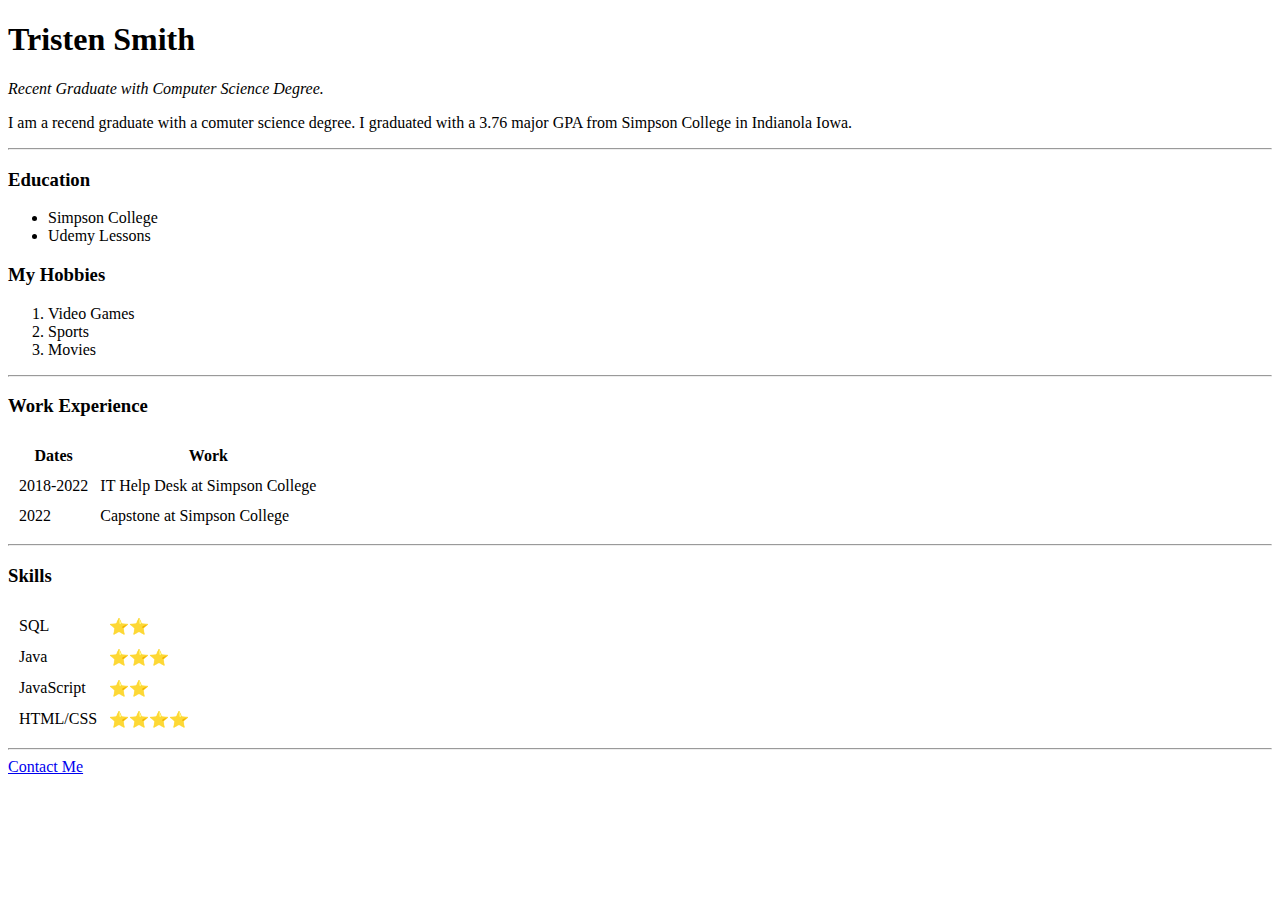
==== index.html @ ae8b185f "Added initial CV website files" ====
<!DOCTYPE html>
<html>
    <head>
        <meta charset="UTF-8">
        <title>My Website</title>
    </head>
    <body>
        <h1>Tristen Smith</h1>
        <p><em>Recent Graduate with Computer Science Degree.</em></p>
        <p>I am a recend graduate with a comuter science degree. I graduated with a 3.76 major GPA from Simpson College in Indianola Iowa.</p>
        <hr>

        <h3>Education</h3>
        <ul>
            <li>Simpson College</li>
            <li>Udemy Lessons</li>
        </ul>

        <h3>My Hobbies</h3>
        <ol>
            <li>Video Games</li>
            <li>Sports</li>
            <li>Movies</li>
        </ol>
        <hr>

        <h3>Work Experience</h3>
        <table cellspacing = 10>
            <thead>
                <tr>
                    <th>Dates</th>
                    <th>Work</th>
                </tr>
            </thead>
            <tbody>
                <tr>
                    <td>2018-2022</td>
                    <td>IT Help Desk at Simpson College</td>
                </tr>
                <tr>
                    <td>2022</td>
                    <td>Capstone at Simpson College</td>
                </tr>
            </tbody>
        </table>
        <hr>

        <h3>Skills</h3>
        <table cellspacing = 10>
            <thead>

            </thead>
            <tbody>
                <tr>
                    <td>SQL</td>
                    <td>⭐⭐</td>
                </tr>
                <tr>
                    <td>Java</td>
                    <td>⭐⭐⭐</td>
                </tr>
                <tr>
                    <td>JavaScript</td>
                    <td>⭐⭐</td>
                </tr>
                <tr>
                    <td>HTML/CSS</td>
                    <td>⭐⭐⭐⭐</td>
                </tr>
            </tbody>
        </table>
        <hr>

        <a href="contact-me.html">Contact Me</a>
    </body>
</html>
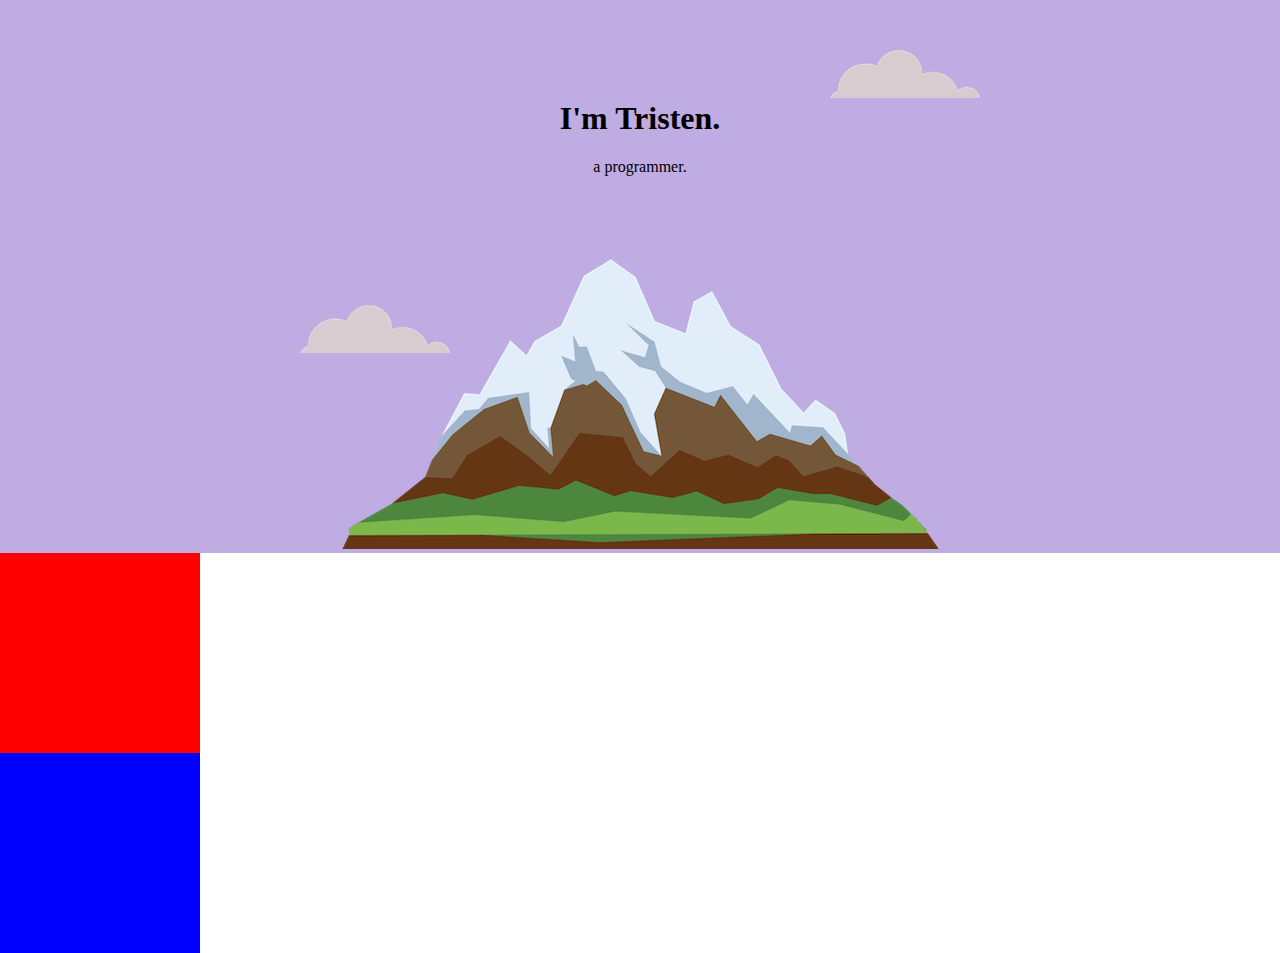
==== commit 26fd1963: "CSS - My Site" ====
--- a/index.html
+++ b/index.html
@@ -1,76 +1,25 @@
 <!DOCTYPE html>
-<html>
-    <head>
-        <meta charset="UTF-8">
-        <title>My Website</title>
-    </head>
-    <body>
-        <h1>Tristen Smith</h1>
-        <p><em>Recent Graduate with Computer Science Degree.</em></p>
-        <p>I am a recend graduate with a comuter science degree. I graduated with a 3.76 major GPA from Simpson College in Indianola Iowa.</p>
-        <hr>
+<html lang="en">
+<head>
+    <meta charset="UTF-8">
+    <title>Tristen Smith</title>
+    <link rel="stylesheet" type="text/css" href="css/sytles.css">
+</head>
+<body>
 
-        <h3>Education</h3>
-        <ul>
-            <li>Simpson College</li>
-            <li>Udemy Lessons</li>
-        </ul>
+    <div class="top-container">
+        <img class="top-cloud" src="images/cloud.png" alt="cloud-img">
+        <h1>I'm Tristen.</h1>
+        <p>a programmer.</p>
+        <img class="bottom-cloud" src="images/cloud.png" alt="cloud-img">
+        <img src="images/mountain.png" alt="mountain-img">
+    </div>
+    <div class="middle-container">
 
-        <h3>My Hobbies</h3>
-        <ol>
-            <li>Video Games</li>
-            <li>Sports</li>
-            <li>Movies</li>
-        </ol>
-        <hr>
+    </div>
+    <div class="bottom-container">
 
-        <h3>Work Experience</h3>
-        <table cellspacing = 10>
-            <thead>
-                <tr>
-                    <th>Dates</th>
-                    <th>Work</th>
-                </tr>
-            </thead>
-            <tbody>
-                <tr>
-                    <td>2018-2022</td>
-                    <td>IT Help Desk at Simpson College</td>
-                </tr>
-                <tr>
-                    <td>2022</td>
-                    <td>Capstone at Simpson College</td>
-                </tr>
-            </tbody>
-        </table>
-        <hr>
-
-        <h3>Skills</h3>
-        <table cellspacing = 10>
-            <thead>
-
-            </thead>
-            <tbody>
-                <tr>
-                    <td>SQL</td>
-                    <td>⭐⭐</td>
-                </tr>
-                <tr>
-                    <td>Java</td>
-                    <td>⭐⭐⭐</td>
-                </tr>
-                <tr>
-                    <td>JavaScript</td>
-                    <td>⭐⭐</td>
-                </tr>
-                <tr>
-                    <td>HTML/CSS</td>
-                    <td>⭐⭐⭐⭐</td>
-                </tr>
-            </tbody>
-        </table>
-        <hr>
-
-        <a href="contact-me.html">Contact Me</a>
-    </body>
+    </div>
+    
+</body>
 </html>--- a/css/sytles.css
+++ b/css/sytles.css
@@ -0,0 +1,39 @@
+
+body{
+    margin: 0;
+    text-align: center;
+}
+
+h1{
+    margin-top: 0;
+}
+
+.top-container{
+    background-color: #BFACE2;
+    position: relative;
+    padding-top: 100px;
+}
+
+.middle-container{
+    background-color: red;
+    width: 200px;
+    height: 200px;
+}
+
+.bottom-container{
+    background-color: blue;
+    width: 200px;
+    height: 200px;
+}
+
+.bottom-cloud{
+    position: absolute;
+    right: 300px;
+    top: 50px;
+}
+
+.top-cloud{
+    position: absolute;
+    left: 300px;
+    bottom: 200px;
+}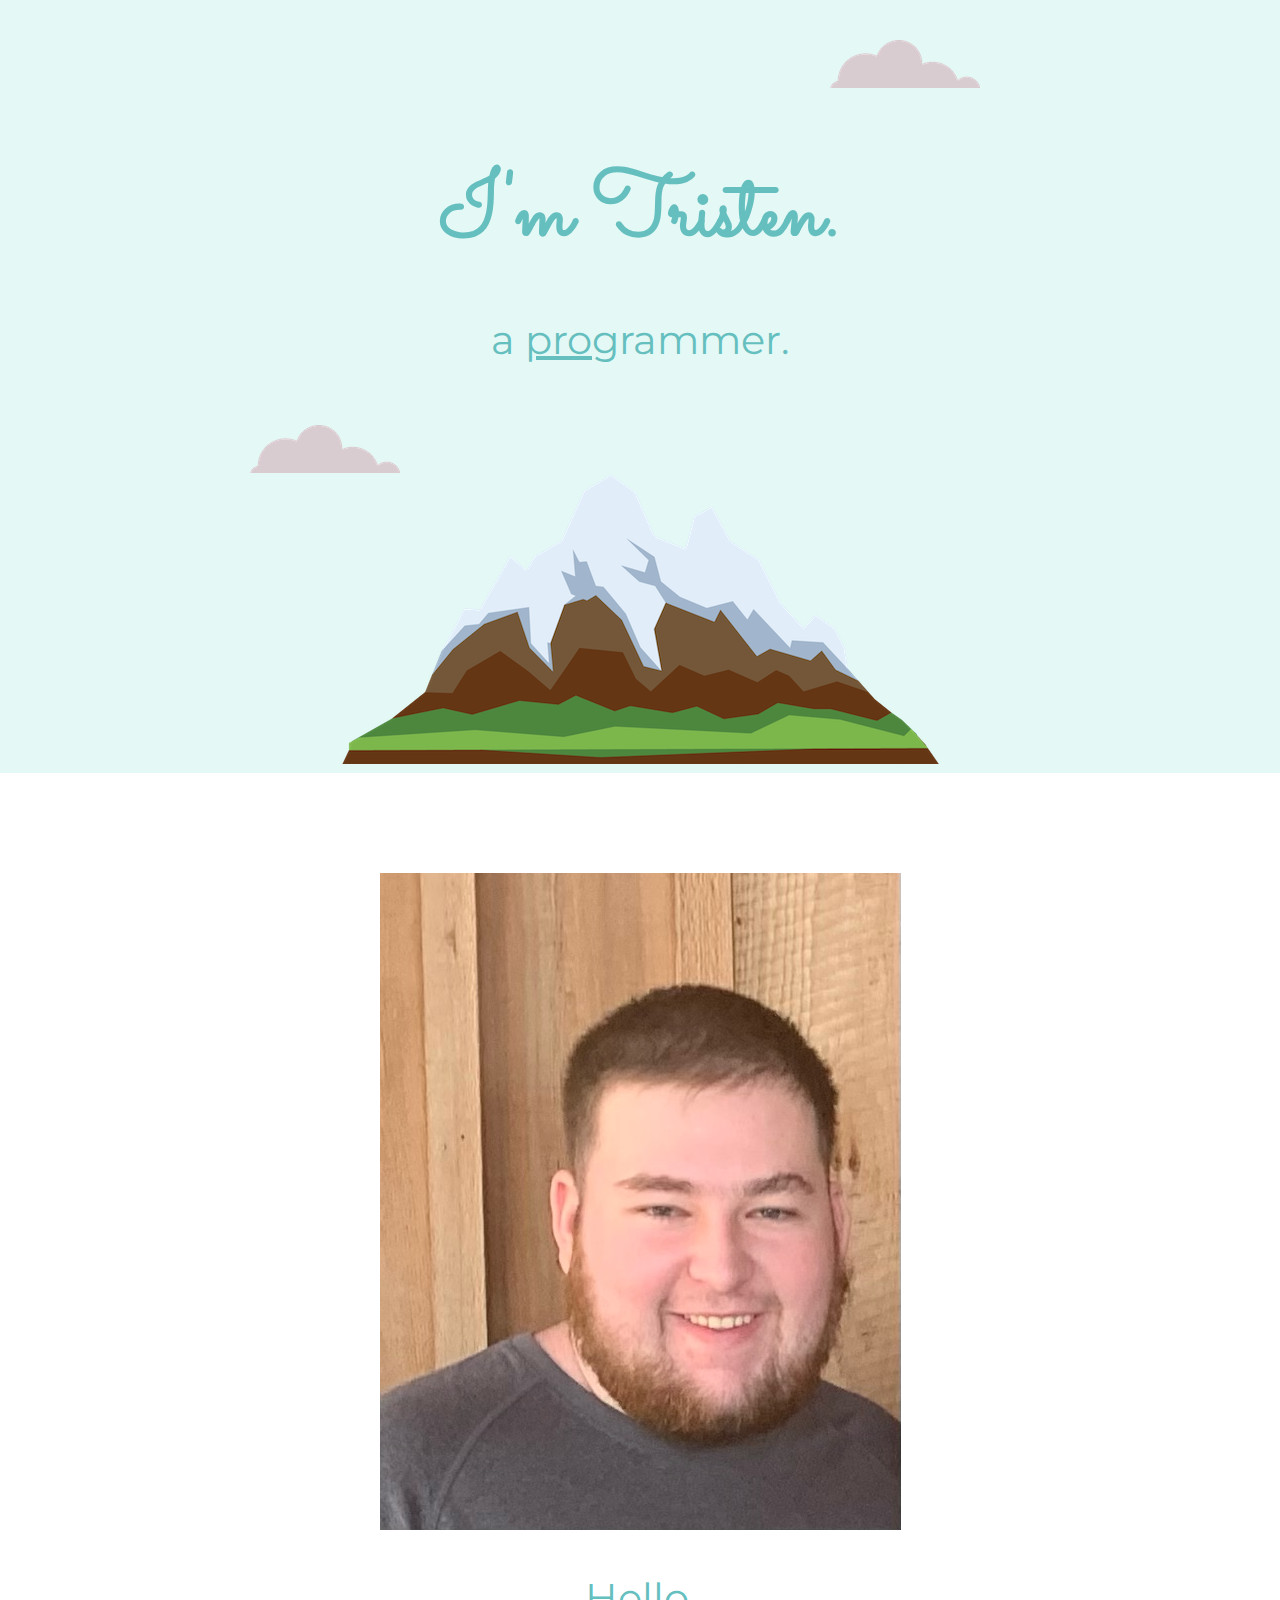
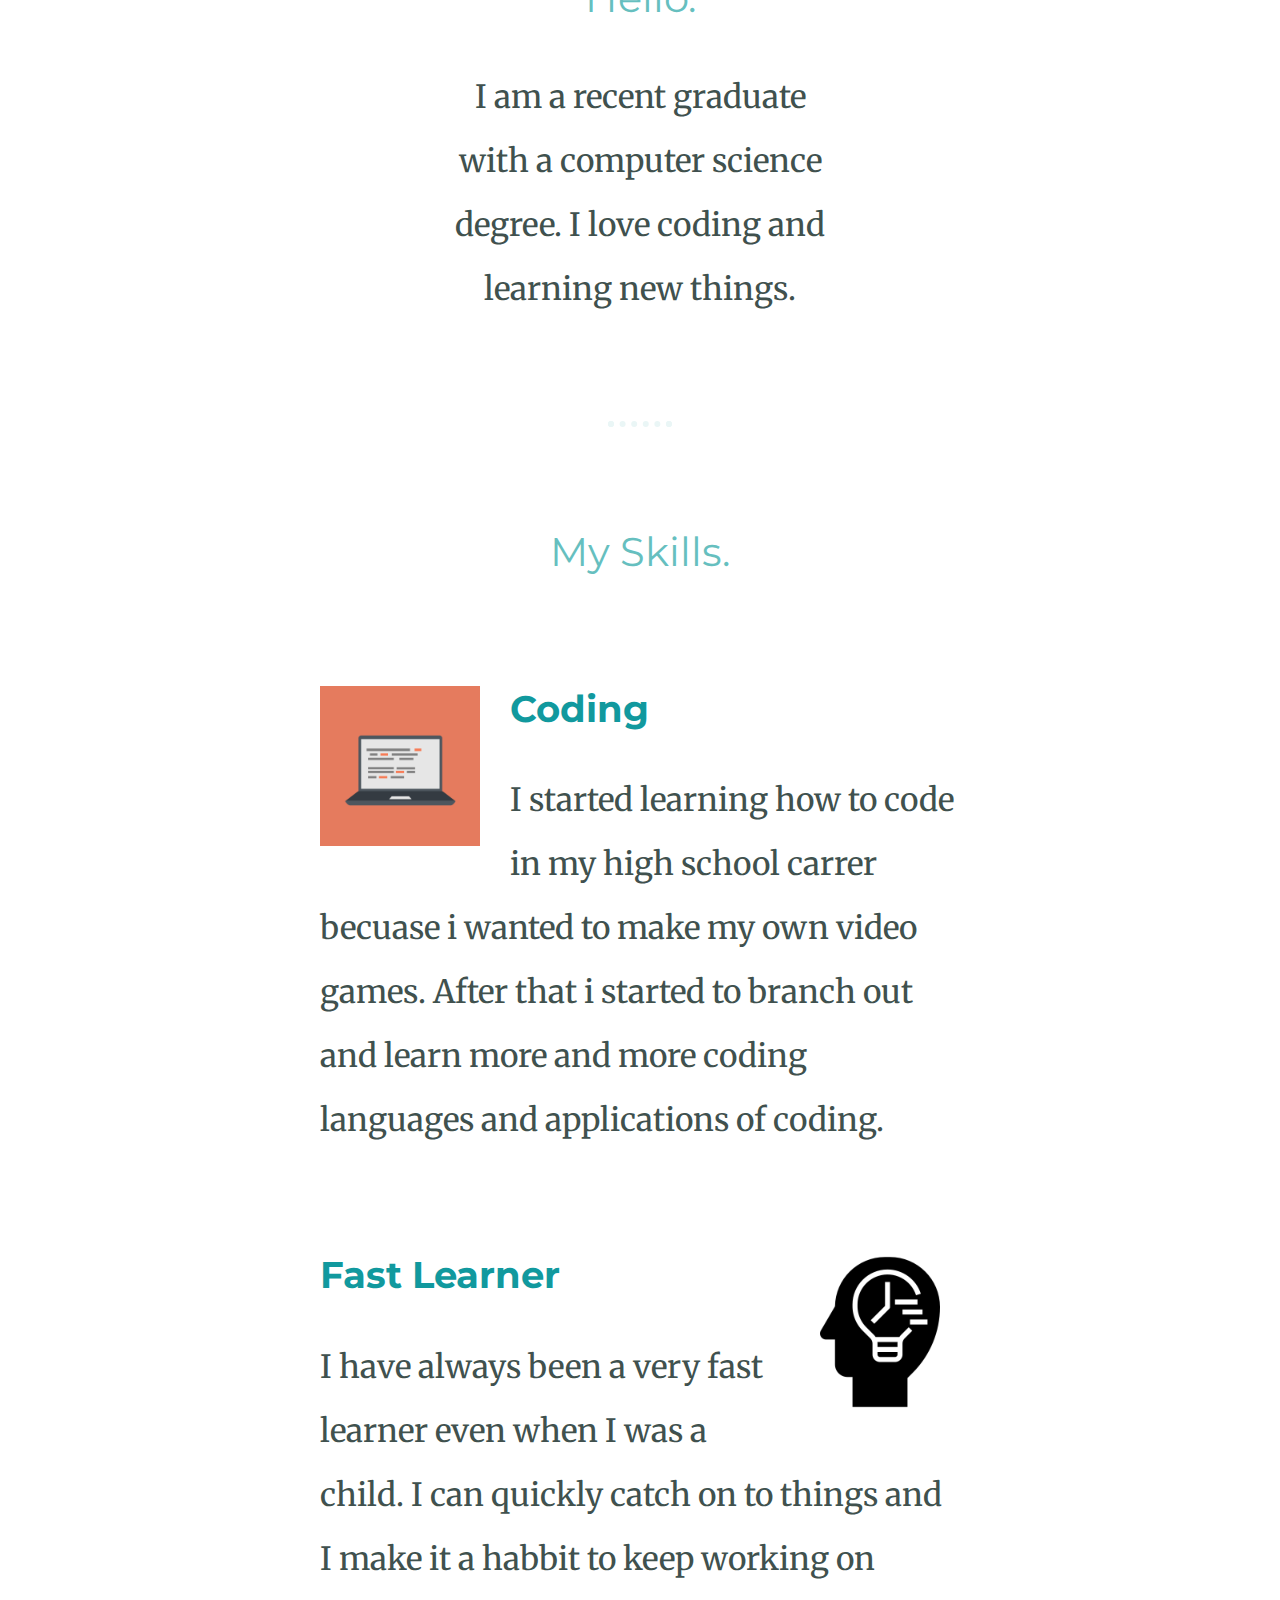
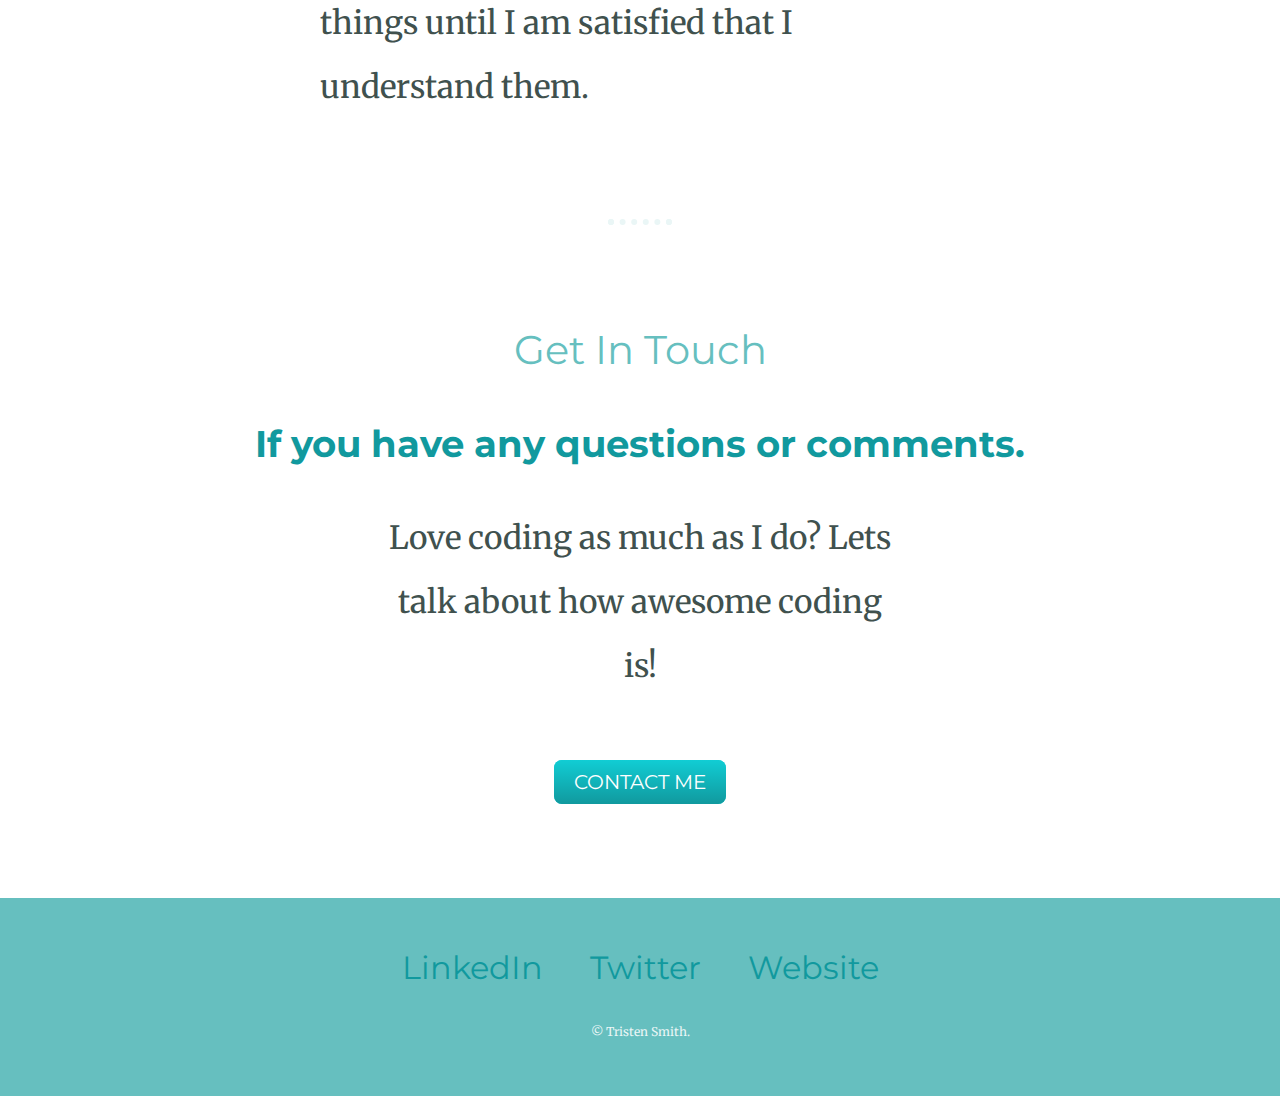
==== commit 814e8dfe: "Updated CSS - My Site" ====
--- a/index.html
+++ b/index.html
@@ -4,22 +4,54 @@
     <meta charset="UTF-8">
     <title>Tristen Smith</title>
     <link rel="stylesheet" type="text/css" href="css/sytles.css">
+    <link rel="preconnect" href="https://fonts.googleapis.com"><link rel="preconnect" href="https://fonts.gstatic.com" crossorigin><link href="https://fonts.googleapis.com/css2?family=Merriweather&family=Montserrat&family=Sacramento&display=swap" rel="stylesheet">
 </head>
 <body>
 
     <div class="top-container">
         <img class="top-cloud" src="images/cloud.png" alt="cloud-img">
         <h1>I'm Tristen.</h1>
-        <p>a programmer.</p>
+        <h2>a <span class="pro">pro</span>grammer.</h2>
         <img class="bottom-cloud" src="images/cloud.png" alt="cloud-img">
         <img src="images/mountain.png" alt="mountain-img">
     </div>
+
     <div class="middle-container">
-
-    </div>
-    <div class="bottom-container">
-
-    </div>
+        <div class="profile">
+          <img src="images/Tristen.png" alt="profile-img">
+          <h2>Hello.</h2>
+          <p class="intro">I am a recent graduate with a computer science degree. I love coding and learning new things.</p>
+        </div>
+        <hr>
+        <div class="skills">
+          <h2>My Skills.</h2>
+          <div class="skill-row">
+            <img class="computer-img" src="images/computer.png" alt="computer-img">
+            <h3>Coding</h3>
+            <p>I started learning how to code in my high school carrer becuase i wanted to make my own video games. After that i started to branch out and learn more and more coding languages and applications of coding.</p>
+          </div>
+          <div class="skill-row">
+            <img class="thinking-img" src="images/learner.png" alt="thinking-img">
+            <h3>Fast Learner</h3>
+            <p>I have always been a very fast learner even when I was a child. I can quickly catch on to things and I make it a habbit to keep working on things until I am satisfied that I understand them.</p>
+          </div>
+        </div>
+        <hr>
+        <div class="contact-me">
+          <h2>Get In Touch</h2>
+          <h3>If you have any questions or comments.</h3>
+          <p class="contact-message">Love coding as much as I do? Lets talk about how awesome coding is!</p>
+          <a class="btn" href="mailto:tristen.e.smith@gmail.com">CONTACT ME</a>
+        </div>
+      </div>
+      
+      
+      <div class="bottom-container">
+        <a class="footer-link" href="https://www.linkedin.com/in/tristen-smith-36060a240/">LinkedIn</a>
+        <a class="footer-link" href="https://twitter.com/">Twitter</a>
+        <a class="footer-link" href="https://www.appbrewery.co/">Website</a>
+        <p class="copyright">© Tristen Smith.</p>
+      </div>
     
 </body>
 </html>--- a/css/sytles.css
+++ b/css/sytles.css
@@ -2,38 +2,141 @@
 body{
     margin: 0;
     text-align: center;
+    font-family: 'Merriweather', serif;
+    font-size: 2em;
+    color: #40514E;
 }
 
 h1{
-    margin-top: 0;
+    font-size: 5.625rem;
+    margin: 50px auto 0 auto;
+    font-family: 'Sacramento', cursive;
+    color: #66BFBF;
+}
+
+h2{
+    font-family: 'Montserrat', sans-serif;
+    font-size: 2.5rem;
+    color: #66BFBF;
+    font-weight: normal;
+    padding-bottom: 10px;
+}
+
+h3{
+    font-family: 'Montserrat', sans-serif;
+    color: #11999E;
+}
+
+p{
+    line-height: 2;
+}
+
+hr{
+    border: dotted #EAF6F6 6px;
+    border-bottom: none;
+    width: 4%;
+    margin: 100px auto;
+}
+
+a{
+    color: #11999E;
+    font-family: 'Montserrat', sans-serif;
+    margin: 10px 20px;
+    text-decoration: none;
+}
+
+a:hover{
+    color: #EAF6F6;
 }
 
 .top-container{
-    background-color: #BFACE2;
+    background-color: #E4F9F5;
     position: relative;
     padding-top: 100px;
 }
 
 .middle-container{
-    background-color: red;
-    width: 200px;
-    height: 200px;
+    margin: 100px 0;
 }
 
 .bottom-container{
-    background-color: blue;
-    width: 200px;
-    height: 200px;
+    background-color: #66BFBF;
+    padding: 50px 0 20px;
 }
 
 .bottom-cloud{
     position: absolute;
-    right: 300px;
-    top: 50px;
+    left: 250px;
+    bottom: 300px;
 }
 
 .top-cloud{
     position: absolute;
-    left: 300px;
-    bottom: 200px;
-}+    right: 300px;
+    top: 40px;
+}
+
+.pro{
+    text-decoration: underline;
+}
+
+.intro{
+    width: 30%;
+    margin: auto;
+}
+
+.contact-message{
+    width: 40%;
+    margin: 40px auto 60px;
+}
+
+.copyright{
+    color: #EAF6F6;
+    font-size: 0.75rem;
+    padding: 20px 0;
+}
+
+.skill-row{
+    width: 50%;
+    margin: 100px auto 100px auto;
+    text-align: left;
+}
+
+.computer-img{
+    width: 25%;
+    float: left;
+    margin-right: 30px;
+}
+
+.thinking-img{
+    width: 25%;
+    float: right;
+    margin-left: 30px;
+}
+
+.btn {
+    background: #11CDD4;
+    background-image: -webkit-linear-gradient(top, #11CDD4, #11999E);
+    background-image: -moz-linear-gradient(top, #11CDD4, #11999E);
+    background-image: -ms-linear-gradient(top, #11CDD4, #11999E);
+    background-image: -o-linear-gradient(top, #11CDD4, #11999E);
+    background-image: linear-gradient(to bottom, #11CDD4, #11999E);
+    -webkit-border-radius: 8;
+    -moz-border-radius: 8;
+    border-radius: 8px;
+    font-family: 'Montserrat', sans-serif;
+    color: #ffffff;
+    font-size: 20px;
+    padding: 10px 20px 10px 20px;
+    text-decoration: none;
+  }
+  
+  .btn:hover {
+    background: #30E3CB;
+    background-image: -webkit-linear-gradient(top, #30E3CB, #2BC4AD);
+    background-image: -moz-linear-gradient(top, #30E3CB, #2BC4AD);
+    background-image: -ms-linear-gradient(top, #30E3CB, #2BC4AD);
+    background-image: -o-linear-gradient(top, #30E3CB, #2BC4AD);
+    background-image: linear-gradient(to bottom, #30E3CB, #2BC4AD);
+    text-decoration: none;
+  }